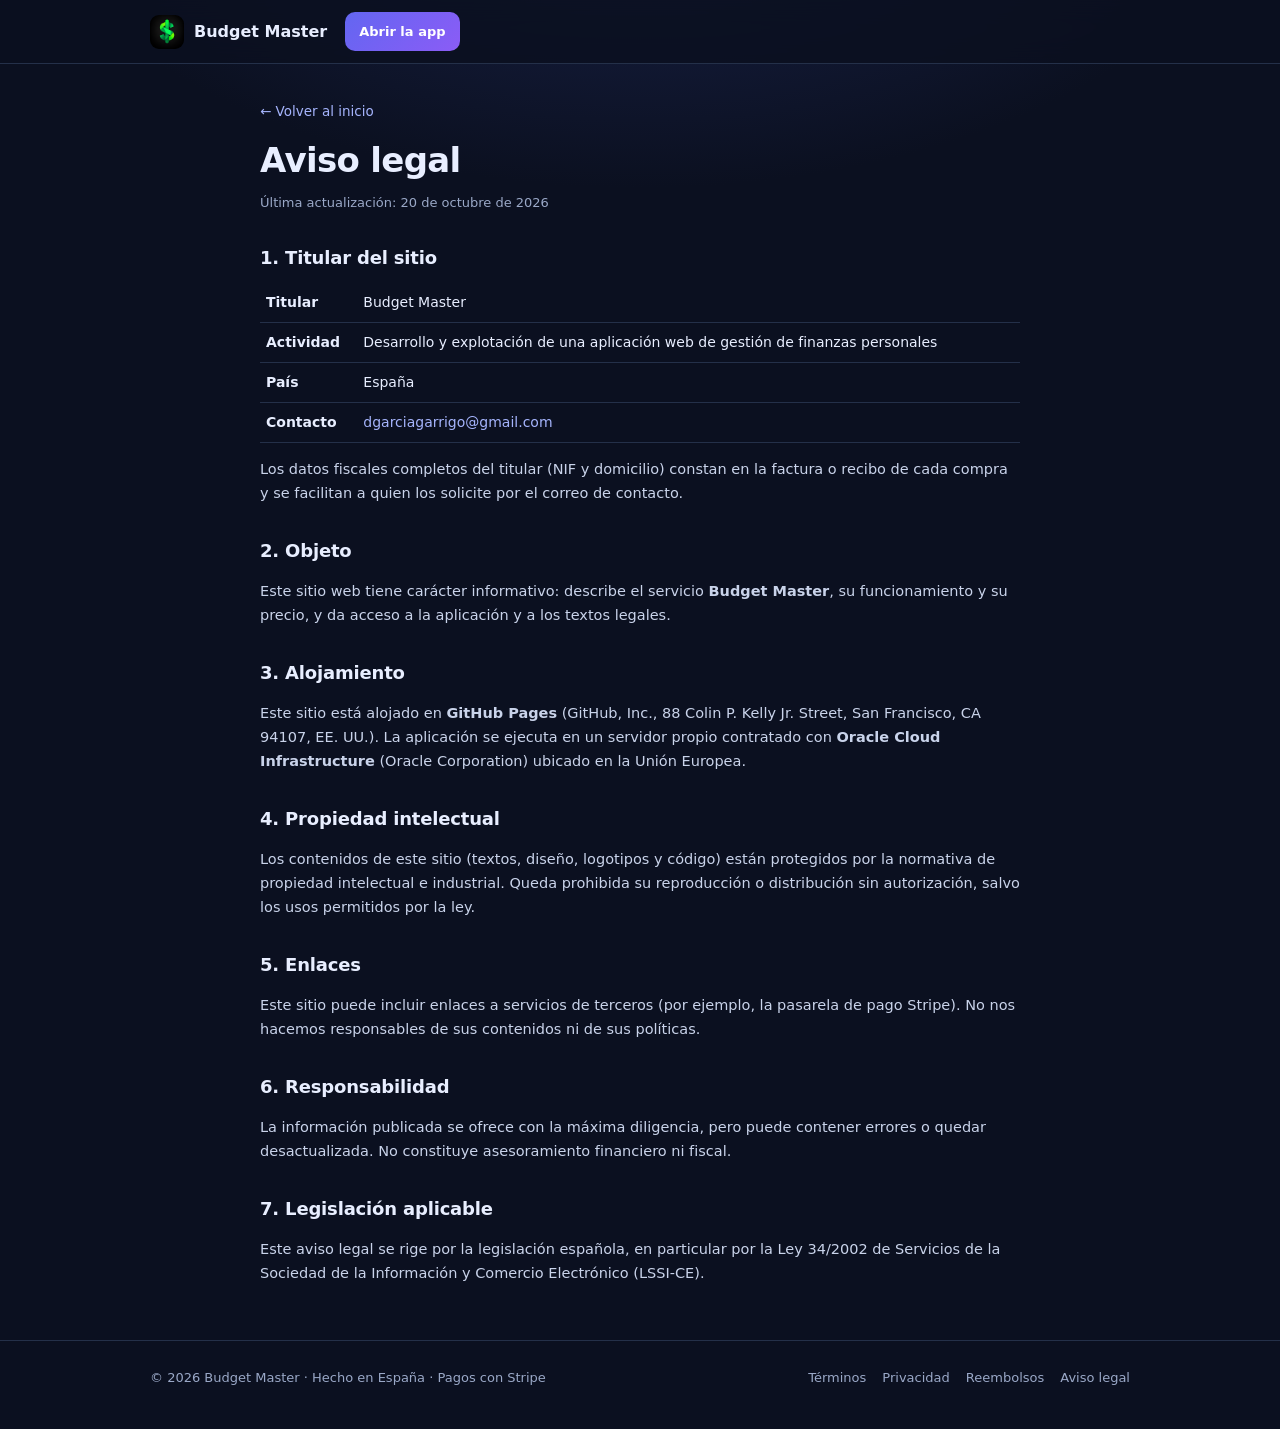
==== aviso-legal.html @ e58110af "Web de identificación del negocio para Stripe: producto, precio 4,99 € pago único, términos, privaci" ====
<!DOCTYPE html>
<html lang="es">
<head>
  <meta charset="utf-8">
  <meta name="viewport" content="width=device-width, initial-scale=1">
  <title>Aviso legal — Budget Master</title>
  <meta name="robots" content="index,follow">
  <link rel="icon" href="logo.png">
  <link rel="stylesheet" href="styles.css">
</head>
<body>
<header class="nav">
  <div class="wrap nav-in">
    <a class="brand" href="./"><img src="logo.png" alt="Budget Master" width="34" height="34"><span>Budget Master</span></a>
    <a class="btn btn-sm" href="https://51-170-45-164.sslip.io" target="_blank" rel="noopener">Abrir la app</a>
  </div>
</header>

<main class="legal">
  <div class="wrap">
    <a class="back" href="./">← Volver al inicio</a>
    <h1>Aviso legal</h1>
    <p class="updated">Última actualización: 20 de octubre de 2026</p>

    <h2>1. Titular del sitio</h2>
    <table>
      <tr><th>Titular</th><td>Budget Master</td></tr>
      <tr><th>Actividad</th><td>Desarrollo y explotación de una aplicación web de gestión de finanzas personales</td></tr>
      <tr><th>País</th><td>España</td></tr>
      <tr><th>Contacto</th><td><a href="mailto:dgarciagarrigo@gmail.com">dgarciagarrigo@gmail.com</a></td></tr>
    </table>
    <p>
      Los datos fiscales completos del titular (NIF y domicilio) constan en la factura o recibo de cada
      compra y se facilitan a quien los solicite por el correo de contacto.
    </p>

    <h2>2. Objeto</h2>
    <p>
      Este sitio web tiene carácter informativo: describe el servicio <strong>Budget Master</strong>, su
      funcionamiento y su precio, y da acceso a la aplicación y a los textos legales.
    </p>

    <h2>3. Alojamiento</h2>
    <p>
      Este sitio está alojado en <strong>GitHub Pages</strong> (GitHub, Inc., 88 Colin P. Kelly Jr. Street,
      San Francisco, CA 94107, EE. UU.). La aplicación se ejecuta en un servidor propio contratado con
      <strong>Oracle Cloud Infrastructure</strong> (Oracle Corporation) ubicado en la Unión Europea.
    </p>

    <h2>4. Propiedad intelectual</h2>
    <p>
      Los contenidos de este sitio (textos, diseño, logotipos y código) están protegidos por la normativa
      de propiedad intelectual e industrial. Queda prohibida su reproducción o distribución sin
      autorización, salvo los usos permitidos por la ley.
    </p>

    <h2>5. Enlaces</h2>
    <p>
      Este sitio puede incluir enlaces a servicios de terceros (por ejemplo, la pasarela de pago Stripe).
      No nos hacemos responsables de sus contenidos ni de sus políticas.
    </p>

    <h2>6. Responsabilidad</h2>
    <p>
      La información publicada se ofrece con la máxima diligencia, pero puede contener errores o quedar
      desactualizada. No constituye asesoramiento financiero ni fiscal.
    </p>

    <h2>7. Legislación aplicable</h2>
    <p>
      Este aviso legal se rige por la legislación española, en particular por la Ley 34/2002 de Servicios
      de la Sociedad de la Información y Comercio Electrónico (LSSI-CE).
    </p>
  </div>
</main>

<footer>
  <div class="wrap foot-in">
    <div>© 2026 Budget Master · Hecho en España · Pagos con Stripe</div>
    <div class="foot-links">
      <a href="terminos.html">Términos</a>
      <a href="privacy.html">Privacidad</a>
      <a href="reembolsos.html">Reembolsos</a>
      <a href="aviso-legal.html">Aviso legal</a>
    </div>
  </div>
</footer>
</body>
</html>
---- styles.css ----
:root {
  --bg: #0b1020;
  --card: #121a2f;
  --card2: #0f172a;
  --line: #243049;
  --text: #e8eeff;
  --muted: #9aa8c7;
  --indigo: #6366f1;
  --violet: #8b5cf6;
  --green: #34d399;
  --amber: #fbbf24;
}

* { box-sizing: border-box; }

html { scroll-behavior: smooth; }

body {
  margin: 0;
  background: radial-gradient(1100px 620px at 50% -12%, #1b2550 0%, var(--bg) 58%) var(--bg);
  color: var(--text);
  font-family: system-ui, -apple-system, "Segoe UI", Roboto, Inter, Arial, sans-serif;
  line-height: 1.65;
  -webkit-text-size-adjust: 100%;
}

a { color: #a5b4fc; text-decoration: none; }
a:hover { text-decoration: underline; }

.wrap { width: min(980px, 92vw); margin: 0 auto; }

/* ── Cabecera ── */
.nav {
  position: sticky; top: 0; z-index: 20;
  background: rgba(11, 16, 32, .84);
  -webkit-backdrop-filter: blur(12px); backdrop-filter: blur(12px);
  border-bottom: 1px solid var(--line);
}
.nav-in { display: flex; align-items: center; gap: 18px; padding: 12px 0; }
.brand { display: flex; align-items: center; gap: 10px; font-weight: 800; font-size: 16px; color: var(--text); }
.brand img { border-radius: 9px; display: block; }
.nav nav { display: flex; gap: 16px; margin-left: auto; font-size: 14px; }
.nav nav a { color: var(--muted); }
.nav nav a:hover { color: var(--text); text-decoration: none; }

/* ── Botones ── */
.btn {
  display: inline-flex; align-items: center; justify-content: center; gap: 8px;
  padding: 12px 20px; border-radius: 12px; font-weight: 800; font-size: 15px;
  background: linear-gradient(135deg, var(--indigo), var(--violet));
  color: #fff; border: 0; cursor: pointer;
  box-shadow: 0 10px 26px rgba(99, 102, 241, .35);
  transition: transform .15s ease, box-shadow .15s ease, opacity .15s;
}
.btn:hover { transform: translateY(-1px); text-decoration: none; box-shadow: 0 14px 32px rgba(99, 102, 241, .45); }
.btn-sm { padding: 9px 14px; font-size: 13px; border-radius: 10px; box-shadow: none; }
.btn-ghost {
  background: transparent; color: var(--text);
  border: 1px solid var(--line); box-shadow: none;
}
.btn-ghost:hover { border-color: #3c4a6b; box-shadow: none; }

/* ── Hero ── */
.hero { padding: 66px 0 40px; }
.hero-in { display: grid; grid-template-columns: 1.15fr .85fr; gap: 44px; align-items: center; }
.pill {
  display: inline-block; font-size: 12px; font-weight: 700; letter-spacing: .02em;
  color: #c7d2fe; background: rgba(99, 102, 241, .14);
  border: 1px solid rgba(99, 102, 241, .35);
  padding: 5px 11px; border-radius: 999px; margin-bottom: 14px;
}
h1 { font-size: clamp(30px, 5vw, 46px); line-height: 1.12; margin: 0 0 14px; letter-spacing: -.02em; }
.lead { font-size: 17px; color: var(--muted); margin: 0 0 22px; max-width: 56ch; }
.cta { display: flex; flex-wrap: wrap; gap: 12px; margin-bottom: 12px; }
.tiny { font-size: 13px; color: var(--muted); margin: 0; }
.tiny b { color: var(--text); }

/* ── Móvil de muestra (CSS, sin imágenes) ── */
.mock { display: flex; justify-content: center; }
.phone {
  width: min(300px, 100%); border-radius: 34px; padding: 12px;
  background: linear-gradient(160deg, #1b2440, #0c1224);
  border: 1px solid var(--line);
  box-shadow: 0 30px 70px rgba(0, 0, 0, .5), inset 0 0 0 1px rgba(255, 255, 255, .03);
}
.screen { background: #0a0f1e; border-radius: 24px; padding: 14px 12px; min-height: 330px; display: flex; flex-direction: column; gap: 9px; }
.screen .top { display: flex; align-items: center; gap: 8px; padding-bottom: 8px; border-bottom: 1px solid #1b2440; font-size: 12px; color: var(--muted); }
.screen .top b { color: var(--text); font-size: 13px; }
.bub { max-width: 90%; padding: 8px 11px; border-radius: 12px; font-size: 12.5px; line-height: 1.45; }
.bub.me { align-self: flex-end; background: linear-gradient(135deg, #4f46e5, #6d28d9); color: #fff; border-bottom-right-radius: 4px; }
.bub.bot { align-self: flex-start; background: #141d33; border: 1px solid #22304d; border-bottom-left-radius: 4px; }
.bub small { display: block; color: #9aa8c7; font-size: 11px; margin-top: 3px; }
.mic-row { margin-top: auto; display: flex; gap: 8px; padding-top: 10px; }
.mic-row .bar { flex: 1; height: 34px; border-radius: 10px; background: #101a30; border: 1px solid #22304d; }
.mic-row .ico { width: 34px; height: 34px; border-radius: 10px; display: grid; place-items: center; background: #2a1c22; border: 1px solid #4a2b33; color: #f7a8a8; font-size: 15px; }

/* ── Secciones ── */
section { padding: 44px 0; }
h2 { font-size: clamp(22px, 3.4vw, 30px); margin: 0 0 8px; letter-spacing: -.01em; }
.sub { color: var(--muted); margin: 0 0 26px; max-width: 70ch; }

.grid { display: grid; grid-template-columns: repeat(3, 1fr); gap: 14px; }
.card {
  background: var(--card); border: 1px solid var(--line); border-radius: 16px;
  padding: 18px;
}
.card h3 { margin: 0 0 6px; font-size: 15.5px; }
.card p { margin: 0; color: var(--muted); font-size: 14px; }
.card .em { font-size: 22px; margin-bottom: 8px; display: block; }

.steps { display: grid; grid-template-columns: repeat(3, 1fr); gap: 14px; counter-reset: s; }
.step { position: relative; padding-left: 54px; }
.step::before {
  counter-increment: s; content: counter(s);
  position: absolute; left: 0; top: 0; width: 38px; height: 38px; border-radius: 12px;
  display: grid; place-items: center; font-weight: 800;
  background: rgba(99, 102, 241, .16); color: #c7d2fe; border: 1px solid rgba(99, 102, 241, .35);
}
.step h3 { margin: 4px 0 4px; font-size: 15.5px; }
.step p { margin: 0; color: var(--muted); font-size: 14px; }

/* ── Precio ── */
.price-wrap { display: grid; grid-template-columns: 1.1fr .9fr; gap: 18px; align-items: stretch; }
.price-card {
  background: linear-gradient(180deg, #141d33, #101729);
  border: 1px solid #2c3a5c; border-radius: 20px; padding: 26px;
  box-shadow: 0 24px 60px rgba(0, 0, 0, .35);
}
.price-top { display: flex; align-items: baseline; gap: 10px; margin-bottom: 4px; }
.price-big { font-size: 46px; font-weight: 800; letter-spacing: -.03em; line-height: 1; }
.price-note { font-size: 13px; font-weight: 700; color: var(--muted); text-transform: uppercase; letter-spacing: .06em; }
.price-list { list-style: none; padding: 0; margin: 18px 0 22px; display: grid; gap: 9px; font-size: 14.5px; }
.price-list li { padding-left: 26px; position: relative; }
.price-list li::before { content: "✓"; position: absolute; left: 0; color: var(--green); font-weight: 800; }
.price-list li.off::before { content: "•"; color: var(--muted); }
.badge { display: inline-block; font-size: 12px; font-weight: 800; padding: 4px 10px; border-radius: 999px; }
.badge-amber { background: rgba(251, 191, 36, .14); color: var(--amber); border: 1px solid rgba(251, 191, 36, .35); }
.badge-green { background: rgba(52, 211, 153, .14); color: var(--green); border: 1px solid rgba(52, 211, 153, .35); }
.pay-row { display: flex; flex-wrap: wrap; gap: 8px; margin-top: 14px; }
.pay-chip { font-size: 12px; color: var(--muted); border: 1px solid var(--line); border-radius: 9px; padding: 6px 10px; }
.side { display: flex; flex-direction: column; gap: 14px; }
.note {
  font-size: 13.5px; color: var(--muted); background: rgba(52, 211, 153, .07);
  border: 1px solid rgba(52, 211, 153, .22); border-radius: 14px; padding: 14px 16px;
}
.note b { color: var(--text); }

/* ── FAQ ── */
.faq { display: grid; gap: 10px; }
details {
  background: var(--card); border: 1px solid var(--line); border-radius: 14px; padding: 14px 16px;
}
details[open] { border-color: #33426a; }
summary { cursor: pointer; font-weight: 700; font-size: 15px; list-style: none; }
summary::-webkit-details-marker { display: none; }
summary::after { content: "+"; float: right; color: var(--muted); font-weight: 800; }
details[open] summary::after { content: "–"; }
details p { margin: 10px 0 0; color: var(--muted); font-size: 14px; }

/* ── Contacto ── */
.contact {
  background: var(--card); border: 1px solid var(--line); border-radius: 18px; padding: 26px;
  display: flex; flex-wrap: wrap; gap: 18px; align-items: center; justify-content: space-between;
}
.contact h2 { margin: 0 0 4px; }
.contact p { margin: 0; color: var(--muted); font-size: 14px; }

/* ── Pie ── */
footer { border-top: 1px solid var(--line); margin-top: 30px; padding: 26px 0 40px; color: var(--muted); font-size: 13px; }
.foot-in { display: flex; flex-wrap: wrap; gap: 14px; align-items: center; justify-content: space-between; }
.foot-links { display: flex; flex-wrap: wrap; gap: 16px; }
.foot-links a { color: var(--muted); }
.foot-links a:hover { color: var(--text); }

/* ── Páginas legales ── */
.legal { padding: 34px 0 10px; }
.legal .wrap { width: min(760px, 92vw); }
.legal h1 { font-size: clamp(26px, 4vw, 34px); margin-bottom: 6px; }
.legal .updated { color: var(--muted); font-size: 13px; margin-bottom: 26px; }
.legal h2 { font-size: 18px; margin: 30px 0 8px; }
.legal h3 { font-size: 15px; margin: 20px 0 6px; }
.legal p, .legal li { color: #c9d3ea; font-size: 14.5px; }
.legal ul { padding-left: 20px; }
.legal li { margin-bottom: 6px; }
.legal .back { display: inline-block; margin-bottom: 18px; font-size: 13.5px; }
.legal table { width: 100%; border-collapse: collapse; margin: 10px 0; font-size: 14px; }
.legal th, .legal td { text-align: left; border-bottom: 1px solid var(--line); padding: 8px 6px; vertical-align: top; }
.legal code { background: #0e1628; border: 1px solid var(--line); border-radius: 6px; padding: 1px 5px; font-size: 12.5px; }

@media (max-width: 860px) {
  .hero-in { grid-template-columns: 1fr; gap: 26px; }
  .mock { order: 2; }
  .grid { grid-template-columns: repeat(2, 1fr); }
  .steps { grid-template-columns: 1fr; }
  .price-wrap { grid-template-columns: 1fr; }
  .nav nav { display: none; }
}
@media (max-width: 560px) {
  .grid { grid-template-columns: 1fr; }
  .hero { padding-top: 40px; }
  .price-big { font-size: 40px; }
}
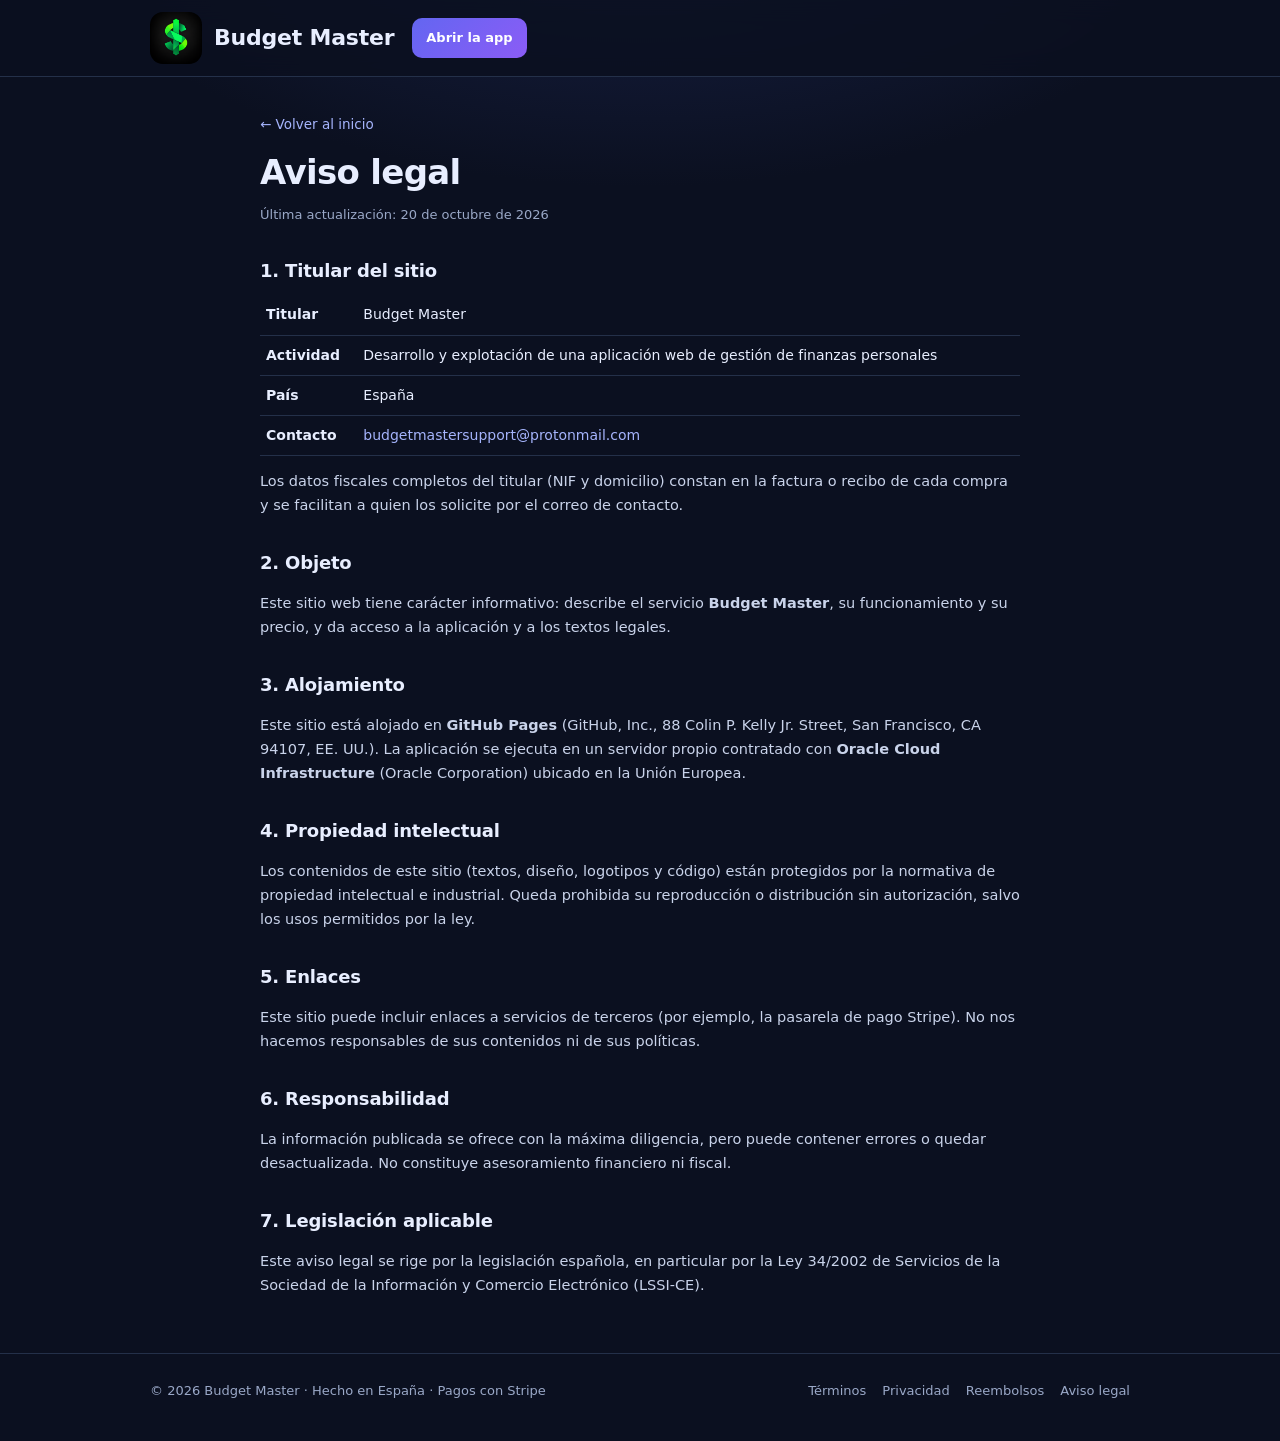
==== commit c94512ba: "Contacto: cambiar el email personal por budgetmastersupport@protonmail.com en todas las páginas" ====
--- a/aviso-legal.html
+++ b/aviso-legal.html
@@ -27,7 +27,7 @@
       <tr><th>Titular</th><td>Budget Master</td></tr>
       <tr><th>Actividad</th><td>Desarrollo y explotación de una aplicación web de gestión de finanzas personales</td></tr>
       <tr><th>País</th><td>España</td></tr>
-      <tr><th>Contacto</th><td><a href="mailto:dgarciagarrigo@gmail.com">dgarciagarrigo@gmail.com</a></td></tr>
+      <tr><th>Contacto</th><td><a href="mailto:budgetmastersupport@protonmail.com">budgetmastersupport@protonmail.com</a></td></tr>
     </table>
     <p>
       Los datos fiscales completos del titular (NIF y domicilio) constan en la factura o recibo de cada
--- a/styles.css
+++ b/styles.css
@@ -37,8 +37,8 @@
   border-bottom: 1px solid var(--line);
 }
 .nav-in { display: flex; align-items: center; gap: 18px; padding: 12px 0; }
-.brand { display: flex; align-items: center; gap: 10px; font-weight: 800; font-size: 16px; color: var(--text); }
-.brand img { border-radius: 9px; display: block; }
+.brand { display: flex; align-items: center; gap: 12px; font-weight: 800; font-size: 22px; letter-spacing: -.01em; color: var(--text); }
+.brand img { width: 52px; height: 52px; border-radius: 13px; display: block; }
 .nav nav { display: flex; gap: 16px; margin-left: auto; font-size: 14px; }
 .nav nav a { color: var(--muted); }
 .nav nav a:hover { color: var(--text); text-decoration: none; }
@@ -62,7 +62,7 @@
 
 /* ── Hero ── */
 .hero { padding: 66px 0 40px; }
-.hero-in { display: grid; grid-template-columns: 1.15fr .85fr; gap: 44px; align-items: center; }
+.hero-in { display: grid; grid-template-columns: .95fr 1.15fr; gap: 40px; align-items: start; }
 .pill {
   display: inline-block; font-size: 12px; font-weight: 700; letter-spacing: .02em;
   color: #c7d2fe; background: rgba(99, 102, 241, .14);
@@ -75,24 +75,23 @@
 .tiny { font-size: 13px; color: var(--muted); margin: 0; }
 .tiny b { color: var(--text); }
 
-/* ── Móvil de muestra (CSS, sin imágenes) ── */
-.mock { display: flex; justify-content: center; }
-.phone {
-  width: min(300px, 100%); border-radius: 34px; padding: 12px;
-  background: linear-gradient(160deg, #1b2440, #0c1224);
-  border: 1px solid var(--line);
-  box-shadow: 0 30px 70px rgba(0, 0, 0, .5), inset 0 0 0 1px rgba(255, 255, 255, .03);
-}
-.screen { background: #0a0f1e; border-radius: 24px; padding: 14px 12px; min-height: 330px; display: flex; flex-direction: column; gap: 9px; }
-.screen .top { display: flex; align-items: center; gap: 8px; padding-bottom: 8px; border-bottom: 1px solid #1b2440; font-size: 12px; color: var(--muted); }
-.screen .top b { color: var(--text); font-size: 13px; }
-.bub { max-width: 90%; padding: 8px 11px; border-radius: 12px; font-size: 12.5px; line-height: 1.45; }
-.bub.me { align-self: flex-end; background: linear-gradient(135deg, #4f46e5, #6d28d9); color: #fff; border-bottom-right-radius: 4px; }
-.bub.bot { align-self: flex-start; background: #141d33; border: 1px solid #22304d; border-bottom-left-radius: 4px; }
-.bub small { display: block; color: #9aa8c7; font-size: 11px; margin-top: 3px; }
-.mic-row { margin-top: auto; display: flex; gap: 8px; padding-top: 10px; }
-.mic-row .bar { flex: 1; height: 34px; border-radius: 10px; background: #101a30; border: 1px solid #22304d; }
-.mic-row .ico { width: 34px; height: 34px; border-radius: 10px; display: grid; place-items: center; background: #2a1c22; border: 1px solid #4a2b33; color: #f7a8a8; font-size: 15px; }
+/* ── Capturas reales de la app (móvil), en cuadrícula ── */
+.shots {
+  display: grid; grid-template-columns: repeat(3, 1fr); gap: 10px;
+  align-items: start; width: 100%; max-width: 560px; margin: 0 auto;
+}
+.shot {
+  display: block; border-radius: 15px; overflow: hidden;
+  border: 1px solid var(--line); background: #0a0f1e;
+  box-shadow: 0 16px 36px rgba(0, 0, 0, .45), inset 0 0 0 1px rgba(255, 255, 255, .03);
+  transition: transform .15s ease, box-shadow .15s ease;
+}
+.shot:hover { transform: translateY(-2px); box-shadow: 0 22px 44px rgba(0, 0, 0, .55); }
+.shot img { display: block; width: 100%; height: auto; }
+.shots-note {
+  grid-column: 1 / -1; margin: 2px 0 0; text-align: center;
+  font-size: 11.5px; color: var(--muted);
+}
 
 /* ── Secciones ── */
 section { padding: 44px 0; }
@@ -189,7 +188,8 @@
 
 @media (max-width: 860px) {
   .hero-in { grid-template-columns: 1fr; gap: 26px; }
-  .mock { order: 2; }
+  .shots { order: 2; max-width: 520px; }
+  .hero-in { gap: 30px; }
   .grid { grid-template-columns: repeat(2, 1fr); }
   .steps { grid-template-columns: 1fr; }
   .price-wrap { grid-template-columns: 1fr; }
@@ -199,4 +199,8 @@
   .grid { grid-template-columns: 1fr; }
   .hero { padding-top: 40px; }
   .price-big { font-size: 40px; }
-}
+  .nav-in { padding: 9px 0; gap: 12px; }
+  .brand { font-size: 19px; gap: 9px; }
+  .brand img { width: 42px; height: 42px; border-radius: 11px; }
+  .shots { max-width: 100%; gap: 8px; }
+}
